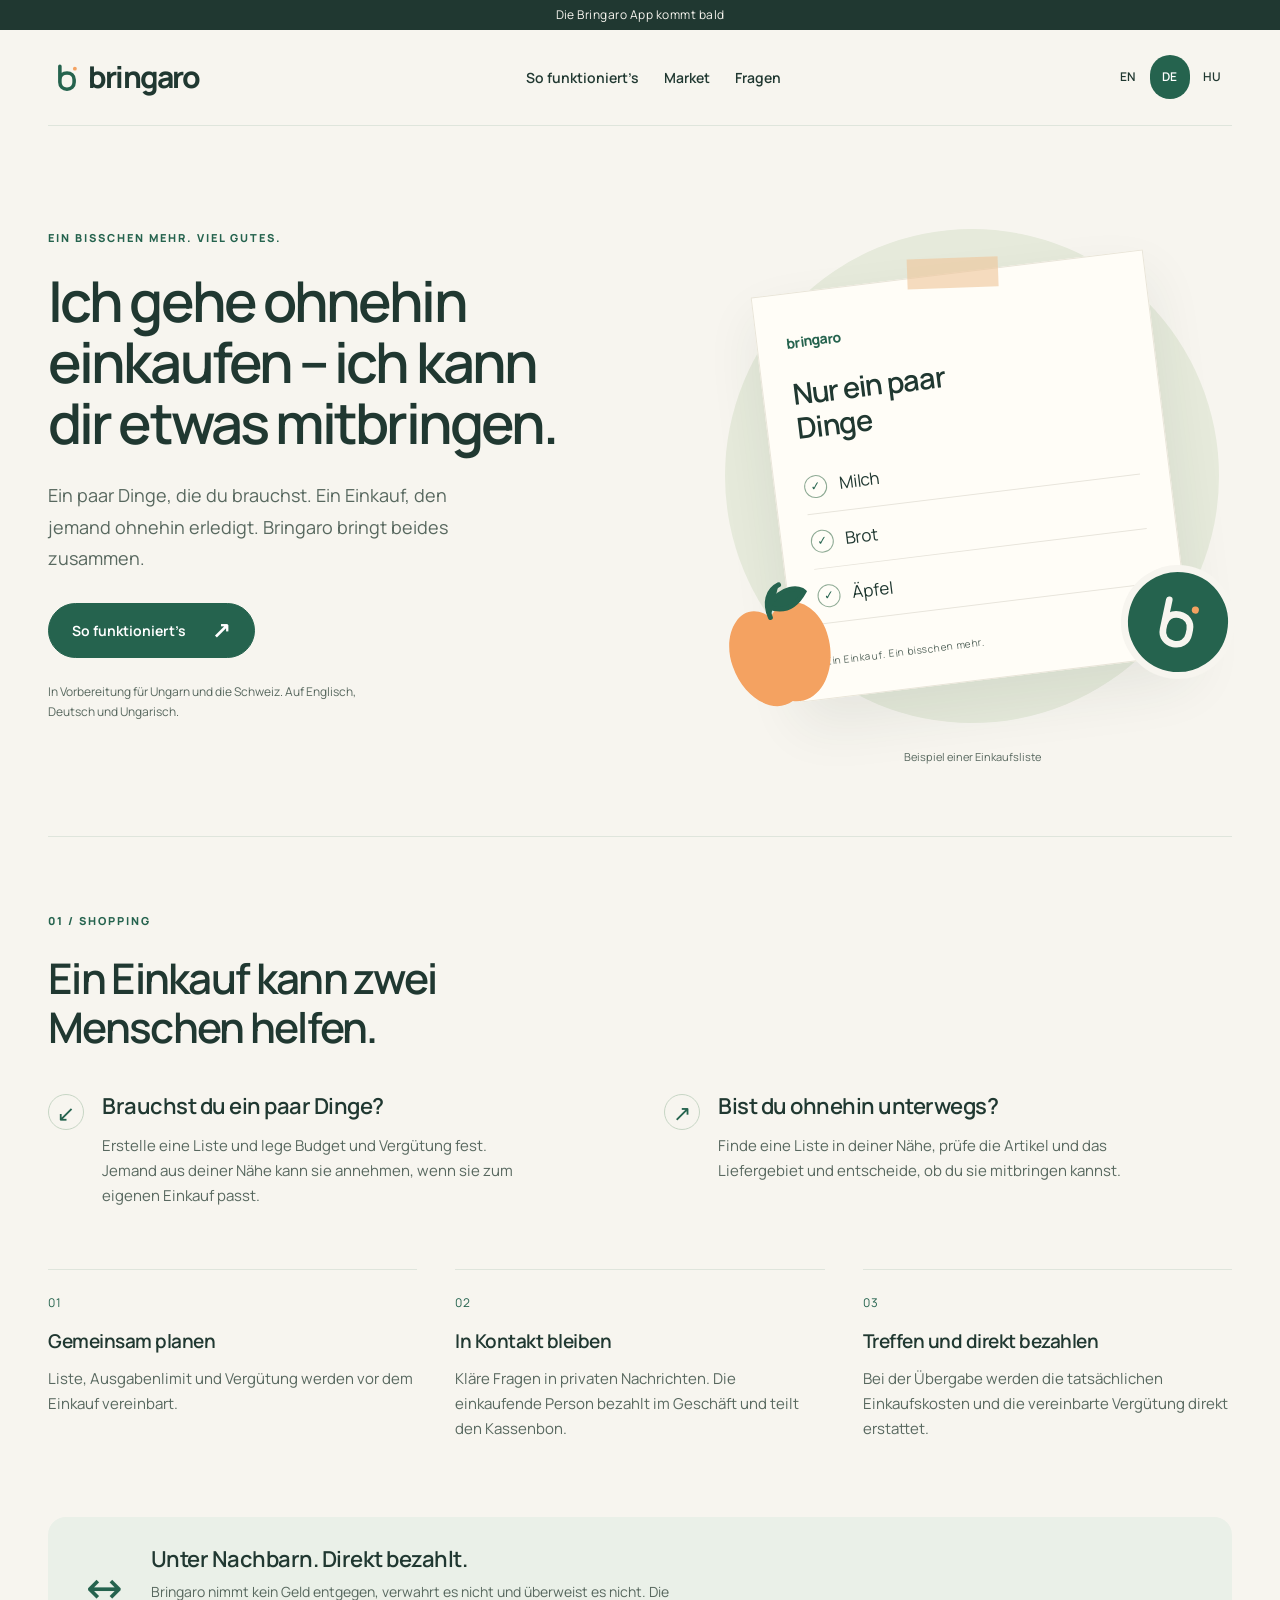
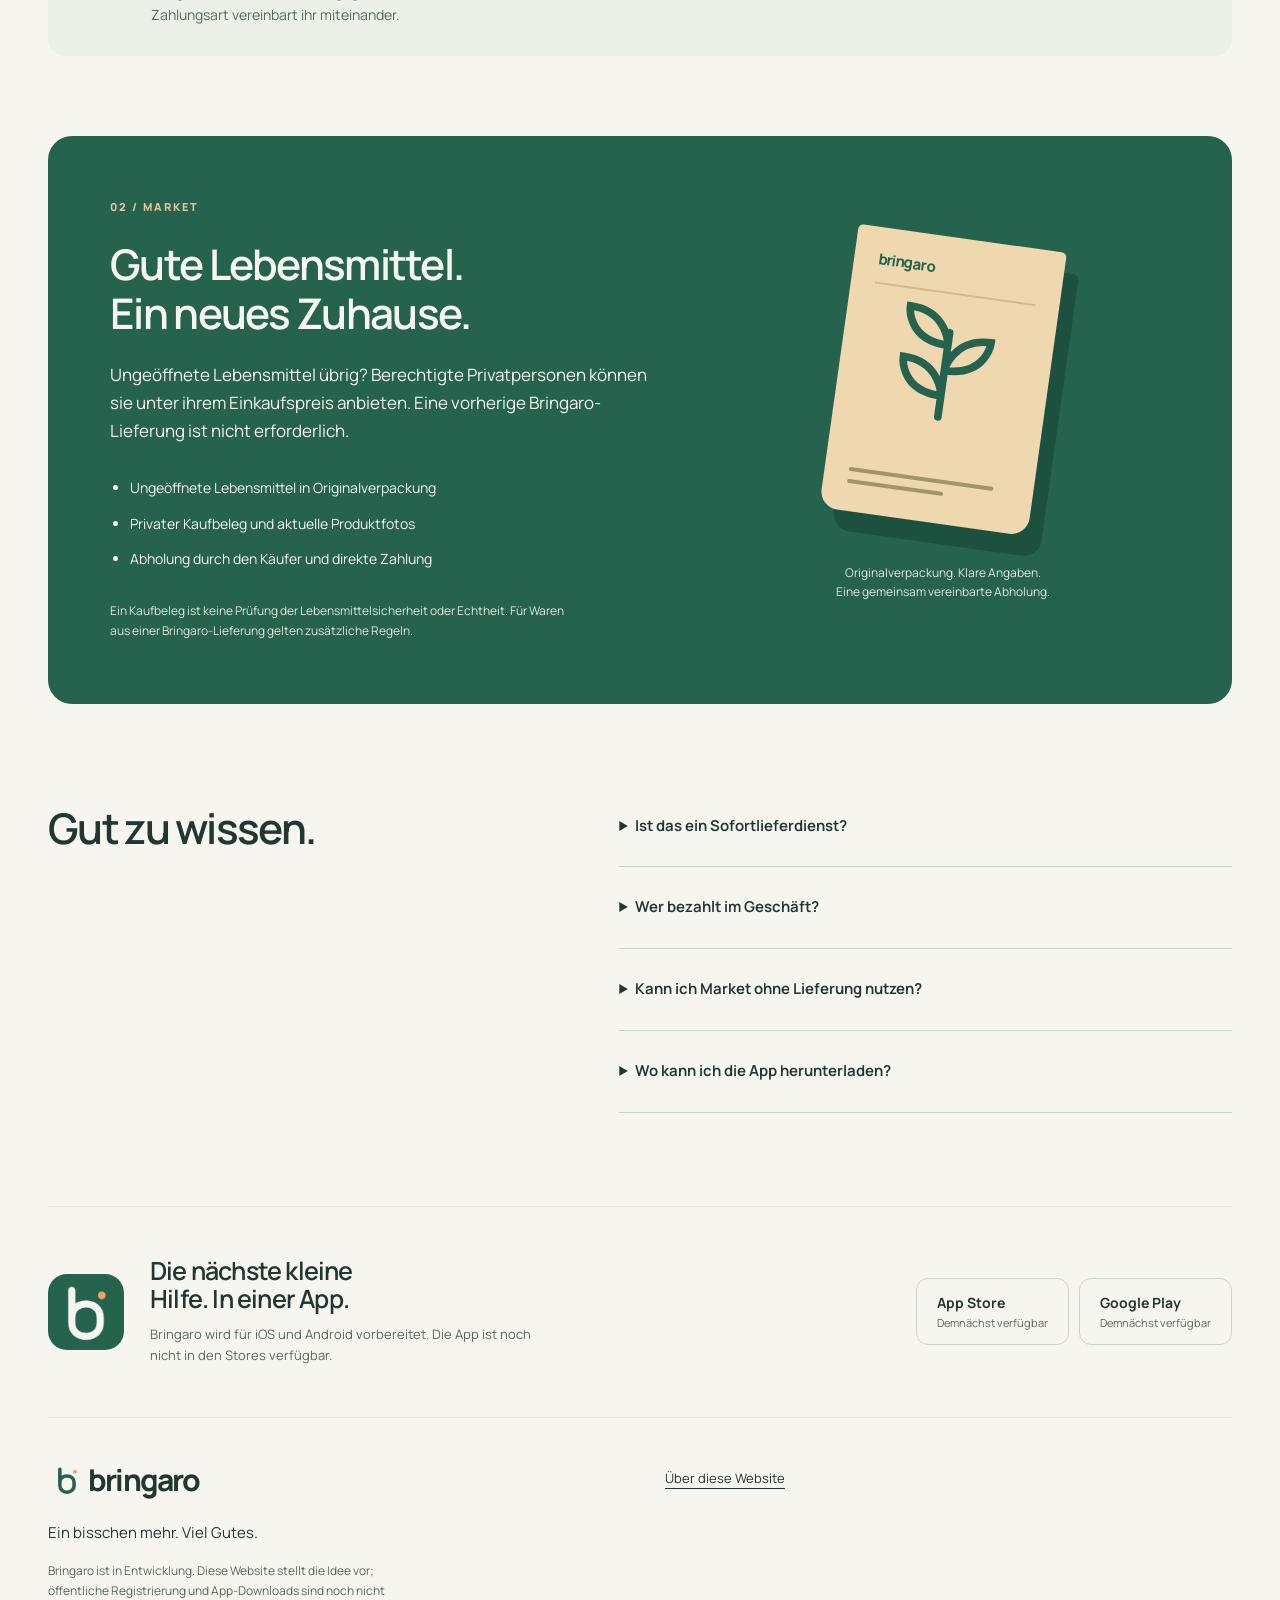
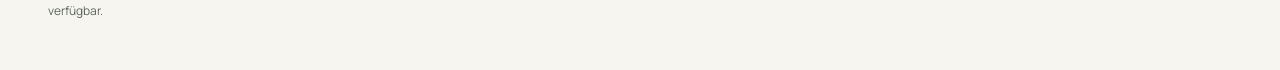
==== de/index.html @ 4d352f4d "Publish Bringaro coming-soon website" ====
<!doctype html>
<html lang="de"><head><meta charset="utf-8"><meta name="viewport" content="width=device-width,initial-scale=1">
<title>Bringaro</title><meta name="description" content="Ein paar Dinge, die du brauchst. Ein Einkauf, den jemand ohnehin erledigt. Bringaro bringt beides zusammen.">
<link rel="canonical" href="https://bringaro.com/de/"><link rel="alternate" hreflang="en" href="https://bringaro.com/"><link rel="alternate" hreflang="de" href="https://bringaro.com/de/"><link rel="alternate" hreflang="hu" href="https://bringaro.com/hu/"><link rel="alternate" hreflang="x-default" href="https://bringaro.com/"><meta property="og:type" content="website"><meta property="og:site_name" content="Bringaro"><meta property="og:title" content="Ich gehe ohnehin einkaufen – ich kann dir etwas mitbringen."><meta property="og:description" content="Ein paar Dinge, die du brauchst. Ein Einkauf, den jemand ohnehin erledigt. Bringaro bringt beides zusammen."><meta property="og:url" content="https://bringaro.com/de/"><meta property="og:image" content="https://bringaro.com/assets/apple-touch-icon.png"><meta name="twitter:card" content="summary">
<meta http-equiv="Content-Security-Policy" content="default-src 'none'; img-src 'self'; style-src 'self'; font-src 'self'; base-uri 'none'; form-action 'none'">
<link rel="icon" href="/assets/favicon.ico"><link rel="apple-touch-icon" href="/assets/apple-touch-icon.png">
<link rel="stylesheet" href="/assets/style.css"></head><body><div class="preview launch-banner">Die Bringaro App kommt bald</div><a class="skip" href="#main">Zum Inhalt springen</a>
<header><a class="brand" href="/de/" aria-label="Bringaro Startseite"><img src="/assets/mark-light.svg" alt="" width="38" height="38"><span>bringaro</span></a><nav aria-label="So funktioniert’s"><a href="/de/#shopping">So funktioniert’s</a><a href="/de/#market">Market</a><a href="/de/#questions">Fragen</a></nav><nav class="languages" aria-label="Language / Sprache / Nyelv"><a href="/" lang="en" hreflang="en" aria-label="English">EN</a><a href="/de/" lang="de" hreflang="de" aria-label="Deutsch" aria-current="true">DE</a><a href="/hu/" lang="hu" hreflang="hu" aria-label="Magyar">HU</a></nav></header>
<main id="main" tabindex="-1"><section class="hero">
<div class="hero-copy"><p class="eyebrow">EIN BISSCHEN MEHR. VIEL GUTES.</p><h1>Ich gehe ohnehin einkaufen – ich kann dir etwas mitbringen.</h1><p class="lead">Ein paar Dinge, die du brauchst. Ein Einkauf, den jemand ohnehin erledigt. Bringaro bringt beides zusammen.</p>
<a class="button" href="#shopping">So funktioniert’s<span aria-hidden="true">↗</span></a><p class="availability">In Vorbereitung für Ungarn und die Schweiz. Auf Englisch, Deutsch und Ungarisch.</p></div>
<figure class="illustration"><div class="orbit" aria-hidden="true"></div><div class="paper" aria-hidden="true"><span class="paper-brand">bringaro</span><h2>Nur ein paar Dinge</h2><ul><li><span class="check">✓</span>Milch</li><li><span class="check">✓</span>Brot</li><li><span class="check">✓</span>Äpfel</li></ul><p>Ein Einkauf. Ein bisschen mehr.</p></div>
<svg class="fruit" aria-hidden="true" viewBox="0 0 180 180"><path d="M88 45C61 11 24 47 28 91c3 41 33 71 60 60 31 12 60-20 62-60 4-44-34-78-62-46" fill="#F4A261"/><path d="M88 45C85 26 93 12 108 9M89 32C111 10 133 19 136 25c-18 19-34 16-47 7" fill="#25634E" stroke="#25634E" stroke-width="6" stroke-linecap="round"/></svg>
<div class="brand-stamp" aria-hidden="true"><img src="/assets/mark-dark.svg" alt="" width="70" height="70"></div><figcaption>Beispiel einer Einkaufsliste</figcaption></figure></section>
<section id="shopping" class="shopping section"><p class="eyebrow">01 / SHOPPING</p><h2>Ein Einkauf kann zwei Menschen helfen.</h2><div class="two-ways"><article><span aria-hidden="true">↙</span><h3>Brauchst du ein paar Dinge?</h3><p>Erstelle eine Liste und lege Budget und Vergütung fest. Jemand aus deiner Nähe kann sie annehmen, wenn sie zum eigenen Einkauf passt.</p></article><article><span aria-hidden="true">↗</span><h3>Bist du ohnehin unterwegs?</h3><p>Finde eine Liste in deiner Nähe, prüfe die Artikel und das Liefergebiet und entscheide, ob du sie mitbringen kannst.</p></article></div><ol class="steps"><li><span class="step-number">01</span><h3>Gemeinsam planen</h3><p>Liste, Ausgabenlimit und Vergütung werden vor dem Einkauf vereinbart.</p></li><li><span class="step-number">02</span><h3>In Kontakt bleiben</h3><p>Kläre Fragen in privaten Nachrichten. Die einkaufende Person bezahlt im Geschäft und teilt den Kassenbon.</p></li><li><span class="step-number">03</span><h3>Treffen und direkt bezahlen</h3><p>Bei der Übergabe werden die tatsächlichen Einkaufskosten und die vereinbarte Vergütung direkt erstattet.</p></li></ol></section>
<aside class="payment"><span class="payment-symbol" aria-hidden="true">↔</span><div><h2>Unter Nachbarn. Direkt bezahlt.</h2><p>Bringaro nimmt kein Geld entgegen, verwahrt es nicht und überweist es nicht. Die Zahlungsart vereinbart ihr miteinander.</p></div></aside>
<section id="market" class="market section"><div><p class="eyebrow">02 / MARKET</p><h2>Gute Lebensmittel. Ein neues Zuhause.</h2><p class="market-intro">Ungeöffnete Lebensmittel übrig? Berechtigte Privatpersonen können sie unter ihrem Einkaufspreis anbieten. Eine vorherige Bringaro-Lieferung ist nicht erforderlich.</p><ul><li>Ungeöffnete Lebensmittel in Originalverpackung</li><li>Privater Kaufbeleg und aktuelle Produktfotos</li><li>Abholung durch den Käufer und direkte Zahlung</li></ul><p class="market-note">Ein Kaufbeleg ist keine Prüfung der Lebensmittelsicherheit oder Echtheit. Für Waren aus einer Bringaro-Lieferung gelten zusätzliche Regeln.</p></div><div class="market-art" aria-hidden="true"><div class="package"><span>bringaro</span><svg viewBox="0 0 160 200"><path d="M80 145V45M80 60C30 60 30 20 30 20c45 0 50 40 50 40M80 90c50 0 50-40 50-40-45 0-50 40-50 40M80 120c-50 0-50-40-50-40 45 0 50 40 50 40" fill="none" stroke="#25634E" stroke-width="9" stroke-linecap="round"/></svg><div class="package-rule"></div><div class="package-rule short"></div></div><p>Originalverpackung. Klare Angaben. Eine gemeinsam vereinbarte Abholung.</p></div></section>
<section id="questions" class="questions section"><h2>Gut zu wissen.</h2><div><details><summary>Ist das ein Sofortlieferdienst?</summary><p>Bringaro verbindet Einkäufe, die ohnehin geplant sind. Eine Vermittlung oder Lieferzeit wird nicht garantiert.</p></details><details><summary>Wer bezahlt im Geschäft?</summary><p>Die einkaufende Person bezahlt zuerst. Bei der Übergabe werden die tatsächlichen Kosten und die vereinbarte Vergütung direkt erstattet. Bringaro wickelt die Zahlung nicht ab.</p></details><details><summary>Kann ich Market ohne Lieferung nutzen?</summary><p>Ja. Market ist für berechtigte Privatpersonen mit bestätigter E-Mail-Adresse ohne aktive Sperre gedacht. Kaufbeleg, aktuelle Fotos und ein Preis unter den Einkaufskosten sind erforderlich.</p></details><details><summary>Wo kann ich die App herunterladen?</summary><p>Die App ist noch nicht zum Download verfügbar. Sobald sie bereit ist, findest du hier die offiziellen Links zum App Store und zu Google Play.</p></details></div></section>
<section class="download section"><img src="/assets/icon-192.png" alt="" width="76" height="76"><div><h2>Die nächste kleine Hilfe. In einer App.</h2><p>Bringaro wird für iOS und Android vorbereitet. Die App ist noch nicht in den Stores verfügbar.</p></div><div class="stores"><div class="store unavailable"><strong>App Store</strong><span>Demnächst verfügbar</span></div><div class="store unavailable"><strong>Google Play</strong><span>Demnächst verfügbar</span></div></div></section></main><footer><div><a class="brand" href="/de/"><img src="/assets/mark-light.svg" alt="" width="38" height="38"><span>bringaro</span></a><p>Ein bisschen mehr. Viel Gutes.</p><small>Bringaro ist in Entwicklung. Diese Website stellt die Idee vor; öffentliche Registrierung und App-Downloads sind noch nicht verfügbar.</small></div><nav aria-label="Über diese Website"><a href="/de/website/">Über diese Website</a></nav></footer></body></html>
---- assets/style.css ----
@font-face{font-family:Manrope;src:url("Manrope.ttf") format("truetype");font-weight:200 800;font-display:swap}
:root{--forest:#25634e;--cream:#f7f5ef;--apricot:#f4a261;--ink:#203831;--muted:#58685f;--line:#dfe5dc}
*{box-sizing:border-box;min-width:0}
html{scroll-behavior:smooth;scroll-padding-top:2rem}
body{margin:0;background:var(--cream);color:var(--ink);font:16px/1.65 Manrope,system-ui,sans-serif;overflow-wrap:anywhere}
a{color:inherit;text-underline-offset:5px}
button,a,summary{-webkit-tap-highlight-color:transparent}
a:focus-visible,summary:focus-visible{outline:3px solid var(--forest);outline-offset:5px;border-radius:4px}
h1,h2,h3,p,figure{margin:0}
h1,h2,h3{line-height:1.15;font-weight:600}
p{max-width:65ch}
header,main,footer{width:min(1280px,calc(100% - 96px));margin-inline:auto}
.preview{background:var(--ink);color:var(--cream);text-align:center;padding:5px 20px;font-size:12px;letter-spacing:.04em}
.skip{position:absolute;top:-100px;left:24px;z-index:10;background:white;padding:12px 20px}
.skip:focus{top:12px}
header{display:flex;gap:28px;align-items:center;justify-content:space-between;padding-block:24px;border-bottom:1px solid var(--line)}
.brand{display:inline-flex;gap:2px;align-items:center;text-decoration:none;font-size:30px;letter-spacing:-1.8px;font-weight:750;line-height:1;min-height:44px}
.brand img{display:block}
header nav{display:flex;align-items:center;gap:25px;flex-wrap:wrap}
header nav a{padding:12px 0;text-decoration:none;font-size:14px;font-weight:600;flex-shrink:0;overflow-wrap:normal;max-width:100%}
header nav a:hover{text-decoration:underline}
header .languages{gap:2px}
.languages a{font-size:12px;padding:12px 10px;min-width:40px;text-align:center}
.languages [aria-current]{background:var(--forest);color:white;border-radius:30px}
.hero{display:grid;grid-template-columns:1.2fr 1fr;gap:40px;align-items:center;min-height:710px;padding-block:70px 80px}
.eyebrow{font-size:11px;letter-spacing:2px;font-weight:800;color:var(--forest);margin-bottom:24px}
h1{font-size:clamp(40px,4.4vw,65px);letter-spacing:-2.9px;line-height:1.08;text-wrap:balance}
.lead{font-size:18px;line-height:1.75;color:var(--muted)}
.hero .lead{margin-block:27px 28px;max-width:445px}
.button{display:inline-flex;align-items:center;justify-content:space-between;gap:26px;background:var(--forest);color:white;border:1px solid var(--forest);padding:15px 23px;border-radius:100px;text-decoration:none;font-weight:650;font-size:14px;min-height:52px}
.button:hover{background:var(--ink)}
.button span{font-size:23px;line-height:1}
.availability{font-size:12px;color:var(--muted);max-width:350px;margin-top:24px;line-height:1.7}
.illustration{position:relative;min-height:510px;display:grid;place-items:center;isolation:isolate}
.orbit{width:95%;aspect-ratio:1;border-radius:50%;background:#e6eadb;position:absolute;z-index:-1}
.paper{position:relative;width:76%;padding:35px 29px 28px;background:#fffdf7;box-shadow:0 25px 55px #20383115;transform:rotate(-7deg);border:1px solid #e9e5d9}
.paper:before{content:"";display:block;width:91px;height:30px;background:#efc79b9e;position:absolute;top:-16px;left:40%;transform:rotate(5deg)}
.paper-brand{font-size:14px;font-weight:750;letter-spacing:-.7px;color:var(--forest)}
.paper h2{font-size:29px;letter-spacing:-1.2px;margin:23px 0 16px;max-width:200px}
.paper ul{list-style:none;padding:0;margin:0}
.paper li{display:flex;align-items:center;gap:12px;border-bottom:1px solid #e8e5dc;padding:13px 0;font-size:17px}
.check{display:grid;place-items:center;border:1px solid #8eaa94;color:var(--forest);border-radius:50%;width:23px;height:23px;font-size:12px}
.paper p{font-size:10px;letter-spacing:.06em;margin-top:29px;color:var(--muted)}
.fruit{position:absolute;width:147px;bottom:5px;left:-4px;transform:rotate(-15deg)}
.brand-stamp{position:absolute;bottom:52px;right:-3px;background:var(--forest);border-radius:50%;padding:15px;transform:rotate(12deg);border:7px solid var(--cream)}
.brand-stamp img{display:block}
figcaption{position:absolute;bottom:-35px;text-align:center;width:100%;font-size:11px;color:var(--muted)}
.section{padding-block:75px}
.section h2{font-size:clamp(30px,3.3vw,44px);letter-spacing:-1.7px;text-wrap:balance;max-width:650px}
.shopping{border-top:1px solid var(--line)}
.two-ways{display:grid;grid-template-columns:1fr 1fr;gap:48px;margin-top:43px}
.two-ways article{position:relative;padding-left:54px}
.two-ways article>span{position:absolute;left:0;top:0;border:1px solid #c7d6c5;border-radius:50%;width:36px;height:36px;text-align:center;font-size:22px;color:var(--forest)}
h3{font-size:22px;letter-spacing:-.5px}
.two-ways p,.steps p{font-size:15px;color:var(--muted);margin-top:15px;max-width:46ch}
.steps{display:grid;grid-template-columns:repeat(3,1fr);gap:38px;list-style:none;padding:0;margin:60px 0 0}
.steps li{border-top:1px solid var(--line);padding-top:23px}
.step-number{font-size:12px;letter-spacing:1px;color:var(--forest);display:block;margin-bottom:18px}
.steps h3{font-size:19px}
.payment{display:flex;gap:28px;align-items:center;background:#eaf0e8;padding:30px 38px;border-radius:18px;margin-bottom:80px}
.payment-symbol{font-size:44px;color:var(--forest)}
.payment h2{font-size:22px;letter-spacing:-.5px}
.payment p{font-size:14px;margin-top:8px;color:var(--muted)}
.market{display:grid;grid-template-columns:1.2fr 1fr;gap:60px;background:var(--forest);color:var(--cream);padding:62px;border-radius:24px}
.market .eyebrow{color:#e9c49d}
.market-intro{font-size:17px;margin-top:24px}
.market ul{padding-left:20px;font-size:14px;margin:25px 0}
.market li{padding:6px 0}
.market-note{font-size:12px;color:#e1e8df;line-height:1.7}
.market-art{display:flex;flex-direction:column;align-items:center;justify-content:center;gap:24px}
.package{background:#efd8af;width:210px;padding:20px 24px;color:var(--forest);border-radius:5px 5px 18px 18px;transform:rotate(8deg);box-shadow:15px 20px 0 #1c503f}
.package>span{display:block;font-size:15px;font-weight:750;letter-spacing:-.5px;border-bottom:2px solid #d5b890;padding-bottom:10px}
.package svg{width:100%;height:170px}
.package-rule{height:4px;background:#9e956b;margin:8px 0;border-radius:2px;width:90%}
.package-rule.short{width:60%}
.market-art p{font-size:12px;text-align:center;max-width:220px;margin-top:15px;color:#e1e8df}
.questions{display:grid;grid-template-columns:.9fr 1.1fr;gap:70px;padding-top:100px}
.questions h2{max-width:370px}
details{border-bottom:1px solid #cbd4c8;padding:0 0 18px;margin-bottom:18px}
summary{cursor:pointer;font-weight:650;min-height:44px;padding:10px 25px 10px 0;font-size:15px}
details p{font-size:14px;color:var(--muted);padding:2px 0 12px;line-height:1.8}
.download{display:flex;align-items:center;gap:26px;border-top:1px solid var(--line);padding-block:50px}
.download>img{border-radius:19px;flex-shrink:0}
.download h2{font-size:25px;max-width:400px;letter-spacing:-.8px}
.download p{font-size:13px;color:var(--muted);margin-top:10px;max-width:400px}
.stores{display:flex;gap:10px;margin-left:auto;flex-wrap:wrap}
.store{border:1px solid #cbd4c8;padding:12px 20px;border-radius:12px;min-width:145px;font-size:14px;display:flex;flex-direction:column;text-decoration:none;min-height:65px}
.store span{font-size:11px;color:var(--muted)}
a.store:hover{border-color:var(--forest)}
footer{border-top:1px solid var(--line);padding-block:40px 50px;display:grid;grid-template-columns:1fr 1fr;gap:50px}
footer p{font-size:15px;margin:15px 0}
footer small{font-size:12px;color:var(--muted);display:block;max-width:350px}
footer nav{display:grid;grid-template-columns:1fr 1fr;align-content:start;gap:2px 25px}
footer nav a{font-size:13px;padding:10px 0;min-height:44px}
.reading{max-width:780px;margin:auto;padding:72px 0 95px;min-height:60vh}
.reading h1{font-size:clamp(34px,5vw,54px);margin-bottom:28px;letter-spacing:-2px}
.reading h2{font-size:24px;margin-bottom:15px;letter-spacing:-.6px}
.reading p{margin:18px 0}
.reading section{margin-top:40px}
.back{display:inline-block;margin-bottom:35px;font-size:14px;padding:8px 0}
.notice{border:1px solid #cbd4c8;background:#eaf0e8;border-radius:18px;padding:30px;margin-top:32px}
.notice h2{font-size:21px}
.notice p{font-size:15px;margin:0}
.document-list{list-style:none;padding:0;margin-top:45px;border-top:1px solid var(--line)}
.document-list li{border-bottom:1px solid var(--line)}
.document-list a{display:flex;align-items:center;justify-content:space-between;padding:24px 0;gap:24px;text-decoration:none;font-size:18px}
.document-list a:hover{text-decoration:underline}
.document-list small{display:block;font-size:12px;color:var(--muted);margin-top:8px}
.document-meta{font-size:13px;color:var(--muted)}
@media(min-width:1500px){.hero{gap:85px}}
@media(max-width:1000px){
header,main,footer{width:calc(100% - 56px)}header{gap:18px}header nav{gap:16px}
.hero{gap:25px;min-height:620px}.hero h1{font-size:48px}.illustration{min-height:435px}.paper{padding:27px 22px}.paper h2{font-size:25px}.fruit{width:115px}.brand-stamp{padding:8px;right:-12px;bottom:40px}
.market{padding:40px;gap:35px}.download{flex-wrap:wrap}.stores{margin-left:102px}.questions{gap:35px}
}
@media(max-width:760px){
header,main,footer{width:calc(100% - 40px)}header{flex-wrap:wrap;gap:10px;padding-block:17px}
.brand{font-size:27px}header>nav:not(.languages){order:3;width:100%;justify-content:space-between;gap:12px}header nav a{font-size:13px}
.hero{grid-template-columns:1fr;padding-block:44px 65px;gap:36px}.hero h1{font-size:44px;letter-spacing:-2px;max-width:590px}.hero .lead{font-size:16px;margin-block:22px;max-width:500px}.availability{max-width:100%}
.illustration{width:min(100%,440px);min-height:440px;margin:auto}.paper{width:73%;padding:30px}.paper h2{font-size:27px}.fruit{width:125px;left:0;bottom:3px}.brand-stamp{right:0;bottom:27px}
.section{padding-block:50px}.section h2{font-size:33px}.two-ways{grid-template-columns:1fr;gap:35px;margin-top:32px}.steps{grid-template-columns:1fr;gap:26px;margin-top:38px}.steps li{display:grid;grid-template-columns:32px 1fr;column-gap:10px;align-items:start}.step-number{grid-row:1/3;margin-top:3px}.steps p{grid-column:2;max-width:none;margin-top:10px}
.payment{padding:26px 24px;gap:18px;align-items:flex-start;margin-bottom:45px}.payment-symbol{font-size:30px;line-height:1.1}.payment h2{font-size:20px}.payment p{font-size:13px}
.market{grid-template-columns:1fr;padding:34px 27px;gap:36px}.market-intro{font-size:16px}.market-art{padding:10px 0 0}.package{width:165px}.package svg{height:120px}.market-art p{max-width:270px}
.questions{grid-template-columns:1fr;gap:28px;padding-top:60px}.questions h2{max-width:100%}
.download{gap:20px}.download>img{width:60px;height:60px;border-radius:15px}.download>div:not(.stores){flex:1;min-width:190px}.download h2{font-size:23px}.stores{margin:0;width:100%}.store{flex:1;padding:12px 16px;min-width:125px}
footer{grid-template-columns:1fr;gap:25px;padding-top:30px}footer nav{gap:0 20px}
.reading{padding-block:45px 65px}.reading h1{font-size:37px;letter-spacing:-1.6px;overflow-wrap:anywhere}.notice{padding:24px}.document-list a{font-size:16px}
}
@media(prefers-reduced-motion:reduce){html{scroll-behavior:auto}}
@media(forced-colors:active){.button,.notice,.store,.paper{border:1px solid CanvasText}.orbit,.fruit,.market-art{display:none}}
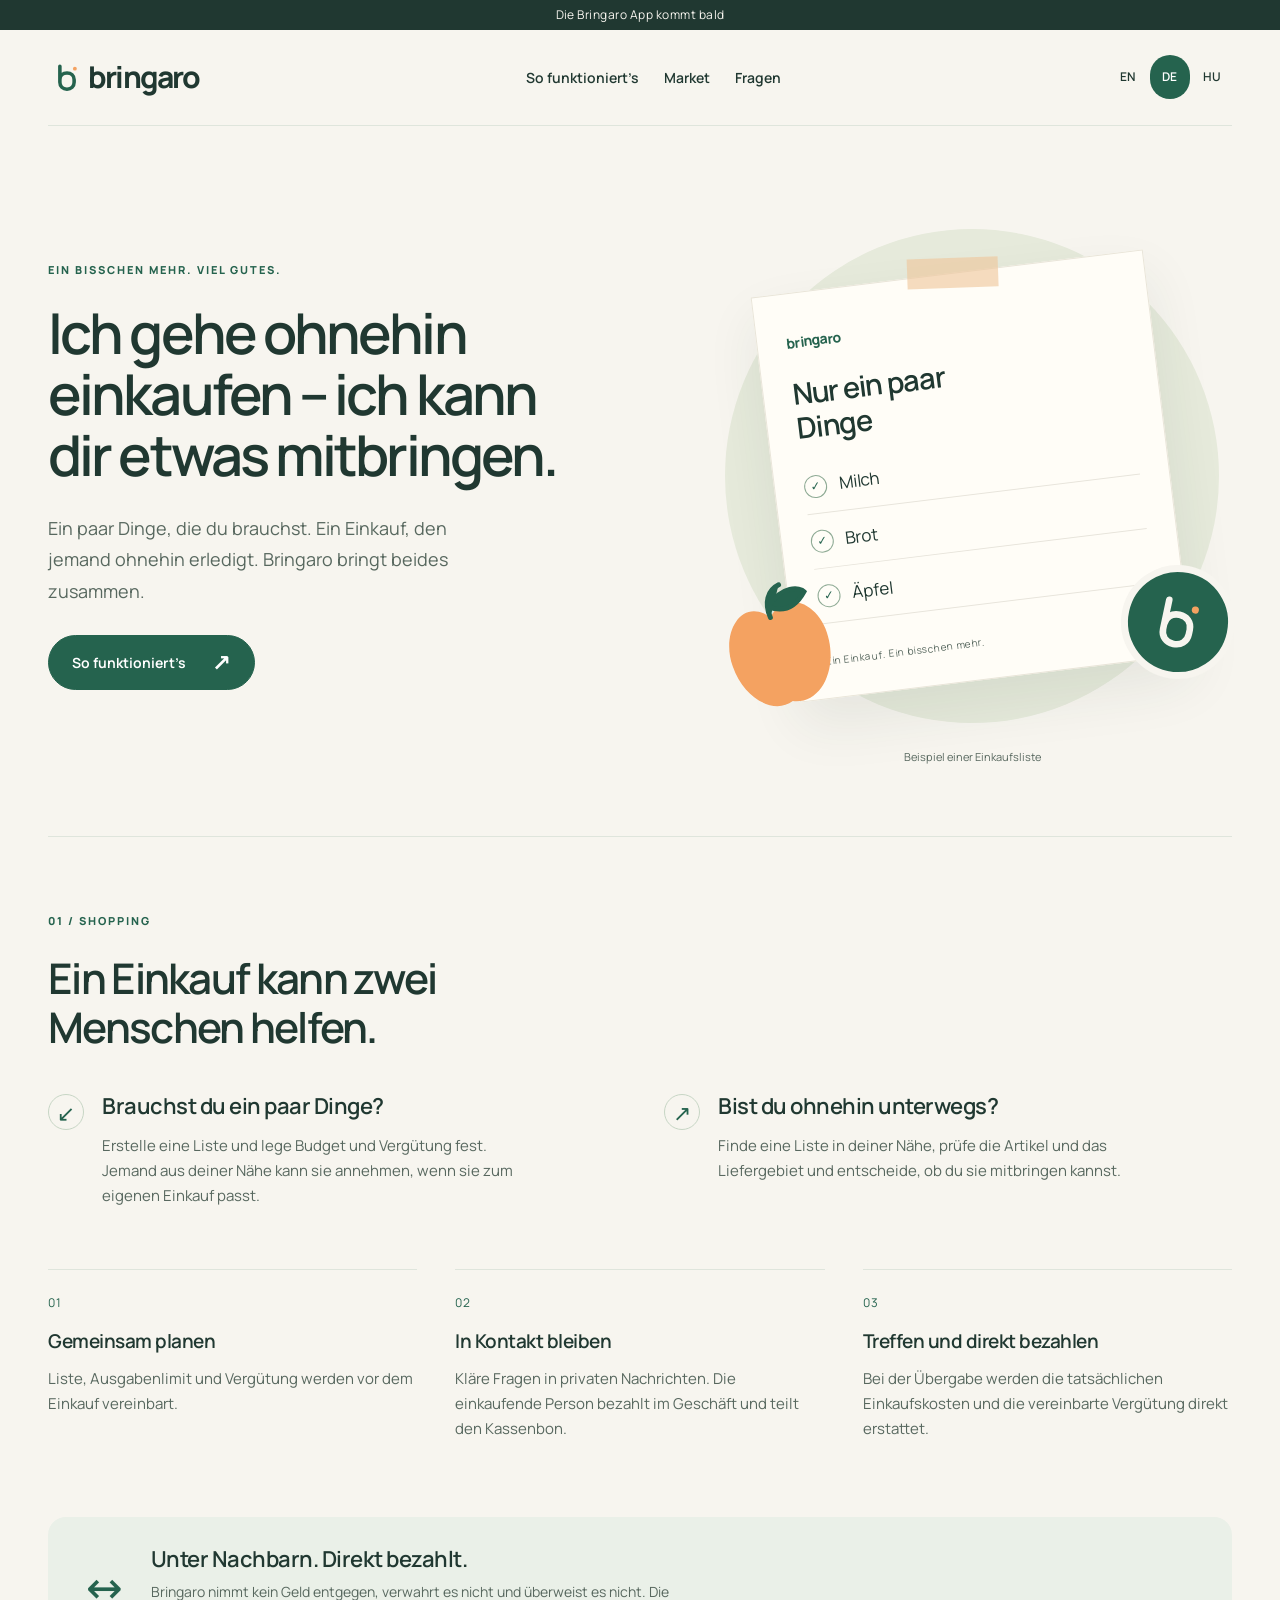
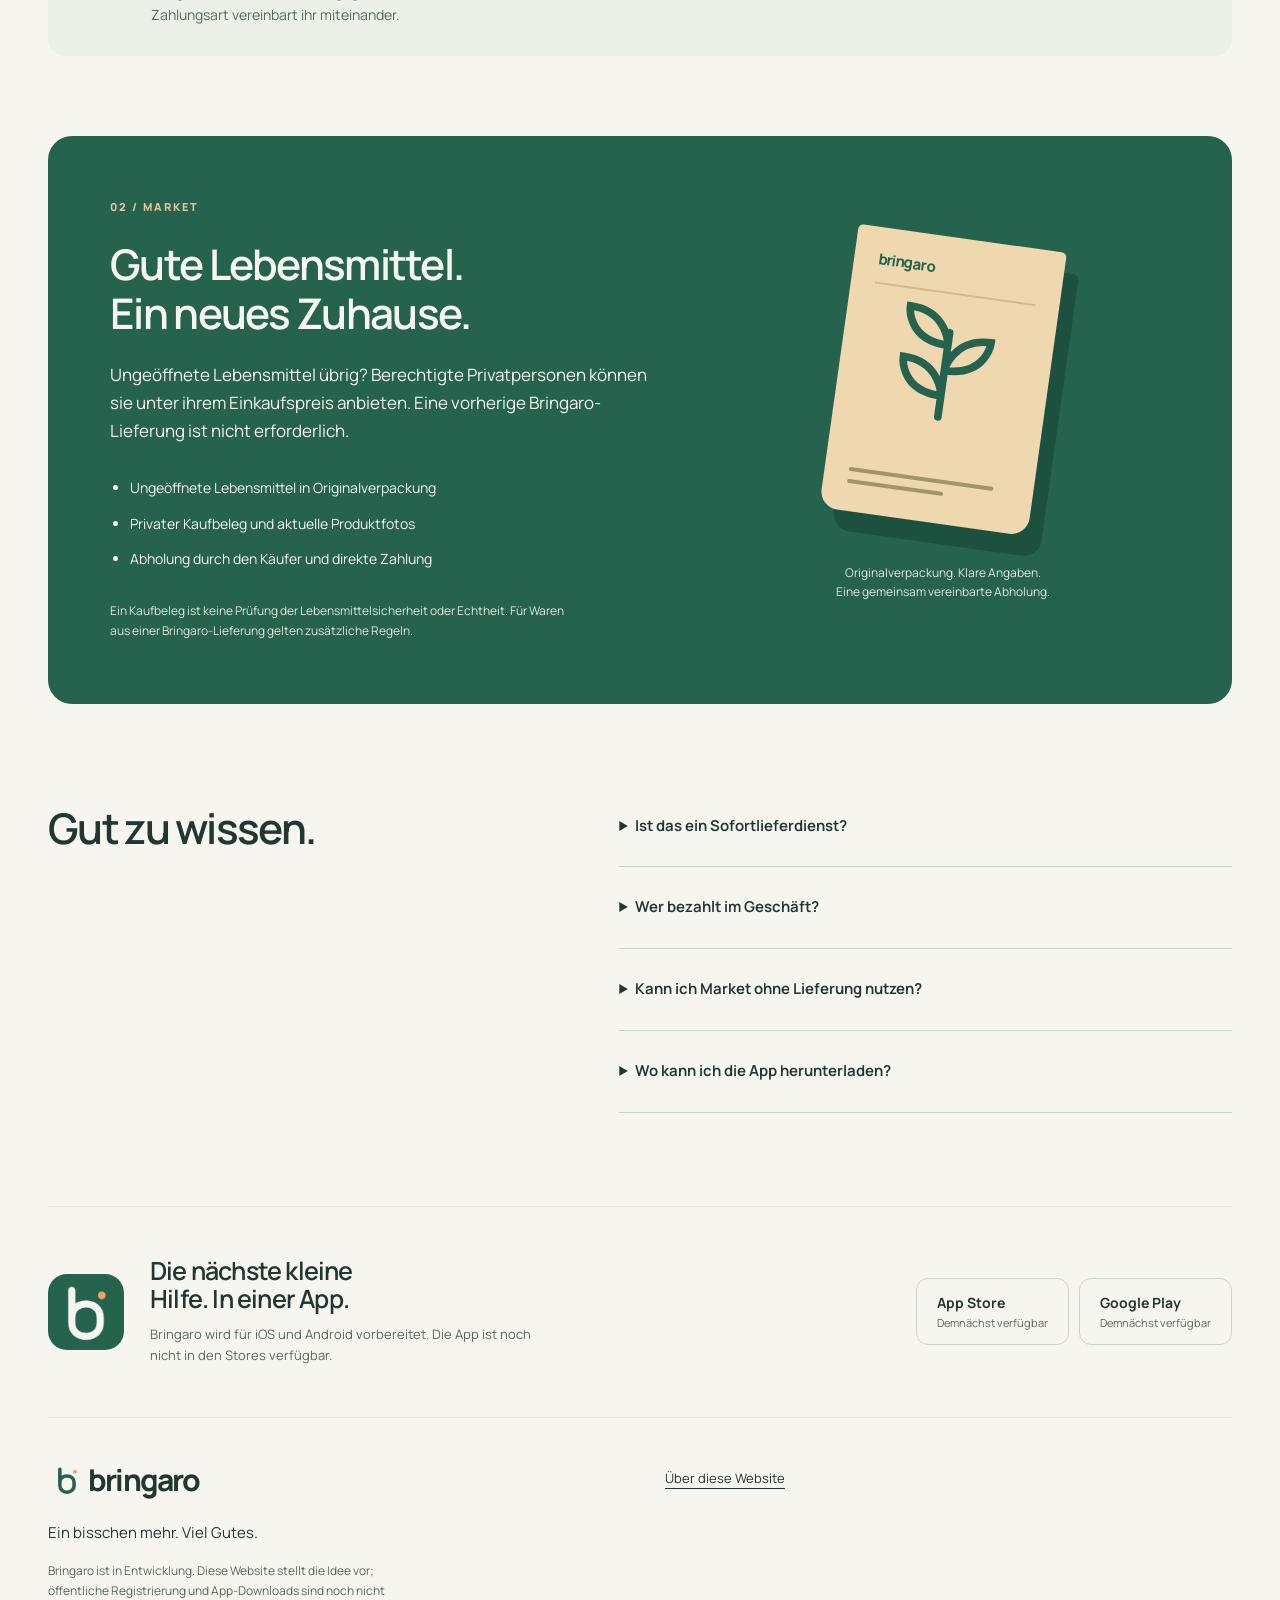
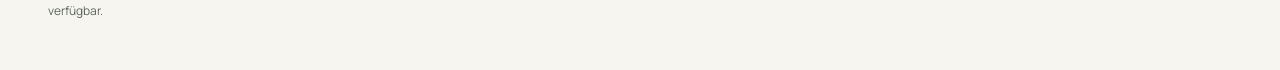
==== commit 89de189c: "Remove country and language sentence from homepages" ====
--- a/de/index.html
+++ b/de/index.html
@@ -8,7 +8,7 @@
 <header><a class="brand" href="/de/" aria-label="Bringaro Startseite"><img src="/assets/mark-light.svg" alt="" width="38" height="38"><span>bringaro</span></a><nav aria-label="So funktioniert’s"><a href="/de/#shopping">So funktioniert’s</a><a href="/de/#market">Market</a><a href="/de/#questions">Fragen</a></nav><nav class="languages" aria-label="Language / Sprache / Nyelv"><a href="/" lang="en" hreflang="en" aria-label="English">EN</a><a href="/de/" lang="de" hreflang="de" aria-label="Deutsch" aria-current="true">DE</a><a href="/hu/" lang="hu" hreflang="hu" aria-label="Magyar">HU</a></nav></header>
 <main id="main" tabindex="-1"><section class="hero">
 <div class="hero-copy"><p class="eyebrow">EIN BISSCHEN MEHR. VIEL GUTES.</p><h1>Ich gehe ohnehin einkaufen – ich kann dir etwas mitbringen.</h1><p class="lead">Ein paar Dinge, die du brauchst. Ein Einkauf, den jemand ohnehin erledigt. Bringaro bringt beides zusammen.</p>
-<a class="button" href="#shopping">So funktioniert’s<span aria-hidden="true">↗</span></a><p class="availability">In Vorbereitung für Ungarn und die Schweiz. Auf Englisch, Deutsch und Ungarisch.</p></div>
+<a class="button" href="#shopping">So funktioniert’s<span aria-hidden="true">↗</span></a></div>
 <figure class="illustration"><div class="orbit" aria-hidden="true"></div><div class="paper" aria-hidden="true"><span class="paper-brand">bringaro</span><h2>Nur ein paar Dinge</h2><ul><li><span class="check">✓</span>Milch</li><li><span class="check">✓</span>Brot</li><li><span class="check">✓</span>Äpfel</li></ul><p>Ein Einkauf. Ein bisschen mehr.</p></div>
 <svg class="fruit" aria-hidden="true" viewBox="0 0 180 180"><path d="M88 45C61 11 24 47 28 91c3 41 33 71 60 60 31 12 60-20 62-60 4-44-34-78-62-46" fill="#F4A261"/><path d="M88 45C85 26 93 12 108 9M89 32C111 10 133 19 136 25c-18 19-34 16-47 7" fill="#25634E" stroke="#25634E" stroke-width="6" stroke-linecap="round"/></svg>
 <div class="brand-stamp" aria-hidden="true"><img src="/assets/mark-dark.svg" alt="" width="70" height="70"></div><figcaption>Beispiel einer Einkaufsliste</figcaption></figure></section>
--- a/assets/style.css
+++ b/assets/style.css
@@ -30,7 +30,6 @@
 .button{display:inline-flex;align-items:center;justify-content:space-between;gap:26px;background:var(--forest);color:white;border:1px solid var(--forest);padding:15px 23px;border-radius:100px;text-decoration:none;font-weight:650;font-size:14px;min-height:52px}
 .button:hover{background:var(--ink)}
 .button span{font-size:23px;line-height:1}
-.availability{font-size:12px;color:var(--muted);max-width:350px;margin-top:24px;line-height:1.7}
 .illustration{position:relative;min-height:510px;display:grid;place-items:center;isolation:isolate}
 .orbit{width:95%;aspect-ratio:1;border-radius:50%;background:#e6eadb;position:absolute;z-index:-1}
 .paper{position:relative;width:76%;padding:35px 29px 28px;background:#fffdf7;box-shadow:0 25px 55px #20383115;transform:rotate(-7deg);border:1px solid #e9e5d9}
@@ -116,7 +115,7 @@
 @media(max-width:760px){
 header,main,footer{width:calc(100% - 40px)}header{flex-wrap:wrap;gap:10px;padding-block:17px}
 .brand{font-size:27px}header>nav:not(.languages){order:3;width:100%;justify-content:space-between;gap:12px}header nav a{font-size:13px}
-.hero{grid-template-columns:1fr;padding-block:44px 65px;gap:36px}.hero h1{font-size:44px;letter-spacing:-2px;max-width:590px}.hero .lead{font-size:16px;margin-block:22px;max-width:500px}.availability{max-width:100%}
+.hero{grid-template-columns:1fr;padding-block:44px 65px;gap:36px}.hero h1{font-size:44px;letter-spacing:-2px;max-width:590px}.hero .lead{font-size:16px;margin-block:22px;max-width:500px}
 .illustration{width:min(100%,440px);min-height:440px;margin:auto}.paper{width:73%;padding:30px}.paper h2{font-size:27px}.fruit{width:125px;left:0;bottom:3px}.brand-stamp{right:0;bottom:27px}
 .section{padding-block:50px}.section h2{font-size:33px}.two-ways{grid-template-columns:1fr;gap:35px;margin-top:32px}.steps{grid-template-columns:1fr;gap:26px;margin-top:38px}.steps li{display:grid;grid-template-columns:32px 1fr;column-gap:10px;align-items:start}.step-number{grid-row:1/3;margin-top:3px}.steps p{grid-column:2;max-width:none;margin-top:10px}
 .payment{padding:26px 24px;gap:18px;align-items:flex-start;margin-bottom:45px}.payment-symbol{font-size:30px;line-height:1.1}.payment h2{font-size:20px}.payment p{font-size:13px}
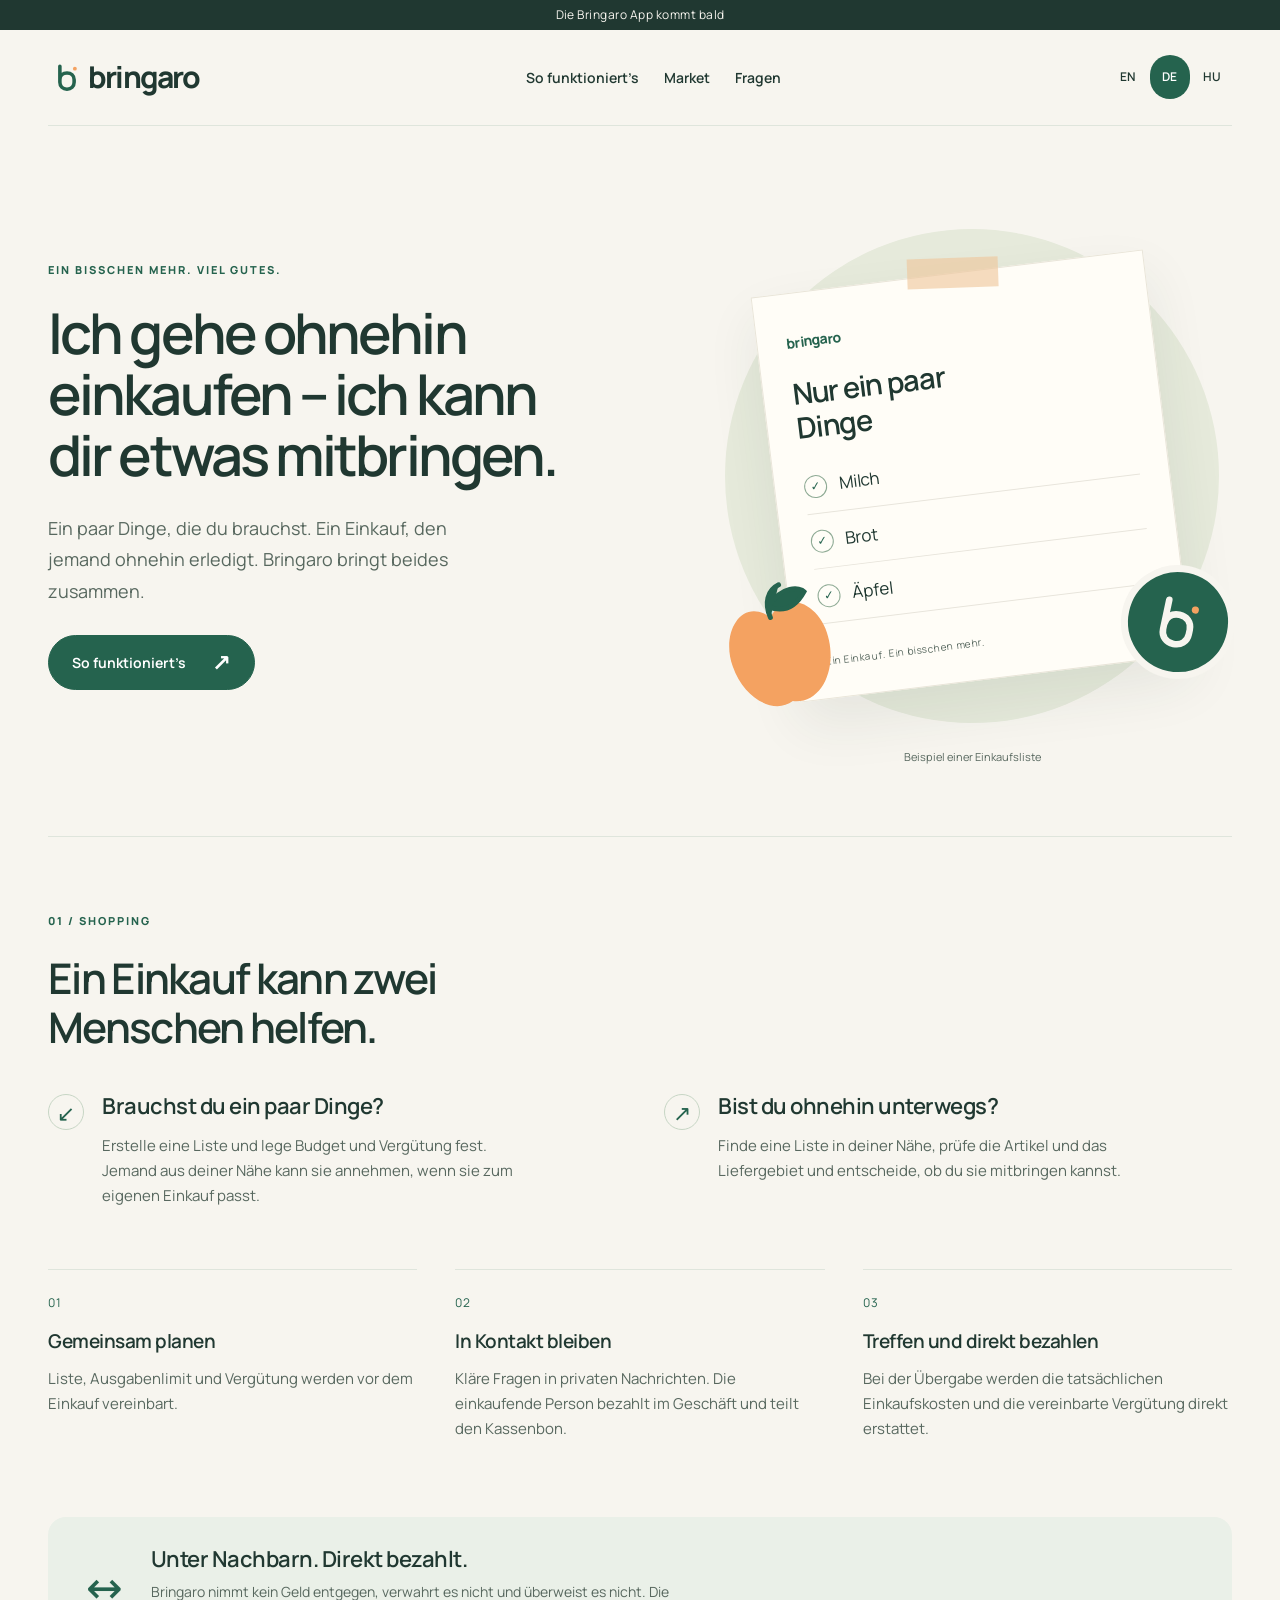
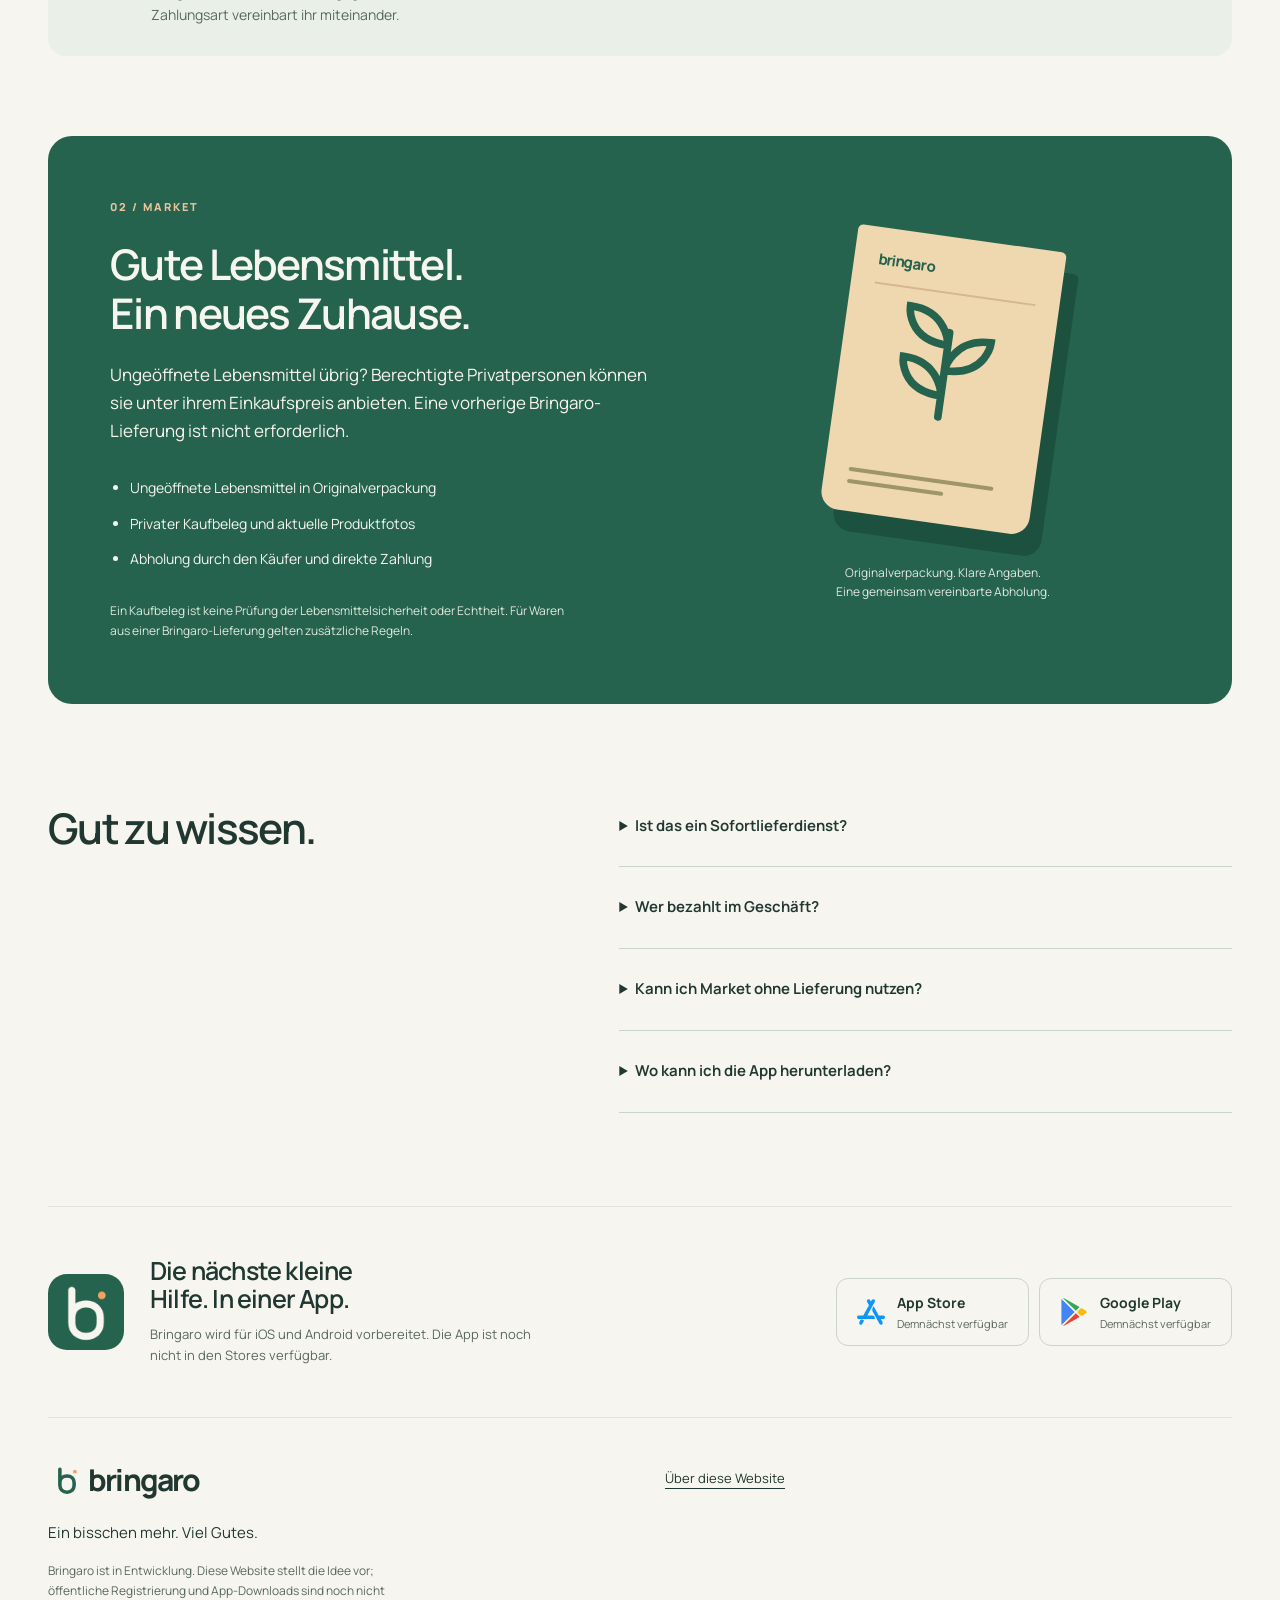
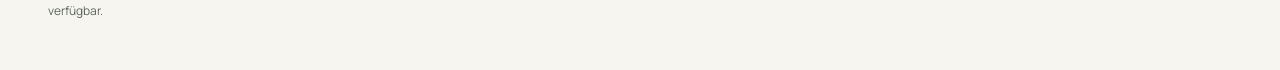
==== commit f8ad117a: "Add store icons to coming-soon cards" ====
--- a/de/index.html
+++ b/de/index.html
@@ -16,4 +16,4 @@
 <aside class="payment"><span class="payment-symbol" aria-hidden="true">↔</span><div><h2>Unter Nachbarn. Direkt bezahlt.</h2><p>Bringaro nimmt kein Geld entgegen, verwahrt es nicht und überweist es nicht. Die Zahlungsart vereinbart ihr miteinander.</p></div></aside>
 <section id="market" class="market section"><div><p class="eyebrow">02 / MARKET</p><h2>Gute Lebensmittel. Ein neues Zuhause.</h2><p class="market-intro">Ungeöffnete Lebensmittel übrig? Berechtigte Privatpersonen können sie unter ihrem Einkaufspreis anbieten. Eine vorherige Bringaro-Lieferung ist nicht erforderlich.</p><ul><li>Ungeöffnete Lebensmittel in Originalverpackung</li><li>Privater Kaufbeleg und aktuelle Produktfotos</li><li>Abholung durch den Käufer und direkte Zahlung</li></ul><p class="market-note">Ein Kaufbeleg ist keine Prüfung der Lebensmittelsicherheit oder Echtheit. Für Waren aus einer Bringaro-Lieferung gelten zusätzliche Regeln.</p></div><div class="market-art" aria-hidden="true"><div class="package"><span>bringaro</span><svg viewBox="0 0 160 200"><path d="M80 145V45M80 60C30 60 30 20 30 20c45 0 50 40 50 40M80 90c50 0 50-40 50-40-45 0-50 40-50 40M80 120c-50 0-50-40-50-40 45 0 50 40 50 40" fill="none" stroke="#25634E" stroke-width="9" stroke-linecap="round"/></svg><div class="package-rule"></div><div class="package-rule short"></div></div><p>Originalverpackung. Klare Angaben. Eine gemeinsam vereinbarte Abholung.</p></div></section>
 <section id="questions" class="questions section"><h2>Gut zu wissen.</h2><div><details><summary>Ist das ein Sofortlieferdienst?</summary><p>Bringaro verbindet Einkäufe, die ohnehin geplant sind. Eine Vermittlung oder Lieferzeit wird nicht garantiert.</p></details><details><summary>Wer bezahlt im Geschäft?</summary><p>Die einkaufende Person bezahlt zuerst. Bei der Übergabe werden die tatsächlichen Kosten und die vereinbarte Vergütung direkt erstattet. Bringaro wickelt die Zahlung nicht ab.</p></details><details><summary>Kann ich Market ohne Lieferung nutzen?</summary><p>Ja. Market ist für berechtigte Privatpersonen mit bestätigter E-Mail-Adresse ohne aktive Sperre gedacht. Kaufbeleg, aktuelle Fotos und ein Preis unter den Einkaufskosten sind erforderlich.</p></details><details><summary>Wo kann ich die App herunterladen?</summary><p>Die App ist noch nicht zum Download verfügbar. Sobald sie bereit ist, findest du hier die offiziellen Links zum App Store und zu Google Play.</p></details></div></section>
-<section class="download section"><img src="/assets/icon-192.png" alt="" width="76" height="76"><div><h2>Die nächste kleine Hilfe. In einer App.</h2><p>Bringaro wird für iOS und Android vorbereitet. Die App ist noch nicht in den Stores verfügbar.</p></div><div class="stores"><div class="store unavailable"><strong>App Store</strong><span>Demnächst verfügbar</span></div><div class="store unavailable"><strong>Google Play</strong><span>Demnächst verfügbar</span></div></div></section></main><footer><div><a class="brand" href="/de/"><img src="/assets/mark-light.svg" alt="" width="38" height="38"><span>bringaro</span></a><p>Ein bisschen mehr. Viel Gutes.</p><small>Bringaro ist in Entwicklung. Diese Website stellt die Idee vor; öffentliche Registrierung und App-Downloads sind noch nicht verfügbar.</small></div><nav aria-label="Über diese Website"><a href="/de/website/">Über diese Website</a></nav></footer></body></html>+<section class="download section"><img src="/assets/icon-192.png" alt="" width="76" height="76"><div><h2>Die nächste kleine Hilfe. In einer App.</h2><p>Bringaro wird für iOS und Android vorbereitet. Die App ist noch nicht in den Stores verfügbar.</p></div><div class="stores"><div class="store unavailable"><svg class="store-icon" width="28" height="28" viewBox="0 0 24 24" aria-hidden="true" focusable="false" xmlns="http://www.w3.org/2000/svg"><path fill="#0D96F6" d="M8.8086 14.9194l6.1107-11.0368c.0837-.1513.1682-.302.2437-.4584.0685-.142.1267-.2854.1646-.4403.0803-.3259.0588-.6656-.066-.9767-.1238-.3095-.3417-.5678-.6201-.7355a1.4175 1.4175 0 0 0-.921-.1924c-.3207.043-.6135.1935-.8443.4288-.1094.1118-.1996.2361-.2832.369-.092.1463-.175.2979-.259.4492l-.3864.6979-.3865-.6979c-.0837-.1515-.1667-.303-.2587-.4492-.0837-.1329-.1739-.2572-.2835-.369-.2305-.2353-.5233-.3857-.844-.429a1.4181 1.4181 0 0 0-.921.1926c-.2784.1677-.4964.426-.6203.7355-.1246.311-.1461.6508-.066.9767.038.155.0962.2984.1648.4403.0753.1564.1598.307.2437.4584l1.248 2.2543-4.8625 8.7825H2.0295c-.1676 0-.3351-.0007-.5026.0092-.1522.009-.3004.0284-.448.0714-.3108.0906-.5822.2798-.7783.548-.195.2665-.3006.5929-.3006.9279 0 .3352.1057.6612.3006.9277.196.2683.4675.4575.7782.548.1477.043.296.0623.4481.0715.1675.01.335.009.5026.009h13.0974c.0171-.0357.059-.1294.1-.2697.415-1.4151-.6156-2.843-2.0347-2.843zM3.113 18.5418l-.7922 1.5008c-.0818.1553-.1644.31-.2384.4705-.067.1458-.124.293-.1611.452-.0785.3346-.0576.6834.0645 1.0029.1212.3175.3346.583.607.7549.2727.172.5891.2416.9013.1975.3139-.044.6005-.1986.8263-.4402.1072-.1148.1954-.2424.2772-.3787.0902-.1503.1714-.3059.2535-.4612L6 19.4636c-.0896-.149-.9473-1.4704-2.887-.9218m20.5861-3.0056a1.4707 1.4707 0 0 0-.779-.5407c-.1476-.0425-.2961-.0616-.4483-.0705-.1678-.0099-.3352-.0091-.503-.0091H18.648l-4.3891-7.817c-.6655.7005-.9632 1.485-1.0773 2.1976-.1655 1.0333.0367 2.0934.546 3.0004l5.2741 9.3933c.084.1494.167.299.2591.4435.0837.131.1739.2537.2836.364.231.2323.5238.3809.8449.4232.3192.0424.643-.0244.9217-.1899.2784-.1653.4968-.4204.621-.7257.1246-.3072.146-.6425.0658-.9641-.0381-.1529-.0962-.2945-.165-.4346-.0753-.1543-.1598-.303-.2438-.4524l-1.216-2.1662h1.596c.1677 0 .3351.0009.5029-.009.1522-.009.3007-.028.4483-.0705a1.4707 1.4707 0 0 0 .779-.5407A1.5386 1.5386 0 0 0 24 16.452a1.539 1.539 0 0 0-.3009-.9158Z"/></svg><span class="store-copy"><strong>App Store</strong><span>Demnächst verfügbar</span></span></div><div class="store unavailable"><svg class="store-icon" width="28" height="28" viewBox="0 0 24 24" aria-hidden="true" focusable="false" xmlns="http://www.w3.org/2000/svg"><path fill="#FBBC04" d="M22.018 13.298l-3.919 2.218-3.515-3.493 3.543-3.521 3.891 2.202a1.49 1.49 0 0 1 0 2.594z"/><path fill="#4285F4" d="M1.337.924a1.486 1.486 0 0 0-.112.568v21.017c0 .217.045.419.124.6l11.155-11.087L1.337.924z"/><path fill="#34A853" d="M13.544 10.989l3.258-3.238L3.45.195a1.466 1.466 0 0 0-.946-.179l11.04 10.973z"/><path fill="#EA4335" d="M13.544 13.056l-11 10.933c.298.036.612-.016.906-.183l13.324-7.54-3.23-3.21z"/></svg><span class="store-copy"><strong>Google Play</strong><span>Demnächst verfügbar</span></span></div></div></section></main><footer><div><a class="brand" href="/de/"><img src="/assets/mark-light.svg" alt="" width="38" height="38"><span>bringaro</span></a><p>Ein bisschen mehr. Viel Gutes.</p><small>Bringaro ist in Entwicklung. Diese Website stellt die Idee vor; öffentliche Registrierung und App-Downloads sind noch nicht verfügbar.</small></div><nav aria-label="Über diese Website"><a href="/de/website/">Über diese Website</a></nav></footer></body></html>
--- a/assets/style.css
+++ b/assets/style.css
@@ -83,8 +83,10 @@
 .download h2{font-size:25px;max-width:400px;letter-spacing:-.8px}
 .download p{font-size:13px;color:var(--muted);margin-top:10px;max-width:400px}
 .stores{display:flex;gap:10px;margin-left:auto;flex-wrap:wrap}
-.store{border:1px solid #cbd4c8;padding:12px 20px;border-radius:12px;min-width:145px;font-size:14px;display:flex;flex-direction:column;text-decoration:none;min-height:65px}
-.store span{font-size:11px;color:var(--muted)}
+.store{border:1px solid #cbd4c8;padding:12px 20px;border-radius:12px;min-width:178px;font-size:14px;display:flex;align-items:center;gap:12px;text-decoration:none;min-height:65px}
+.store-icon{width:28px;height:28px;flex:none}
+.store-copy{display:flex;flex-direction:column;gap:1px}
+.store-copy>span{font-size:11px;color:var(--muted)}
 a.store:hover{border-color:var(--forest)}
 footer{border-top:1px solid var(--line);padding-block:40px 50px;display:grid;grid-template-columns:1fr 1fr;gap:50px}
 footer p{font-size:15px;margin:15px 0}
@@ -121,7 +123,7 @@
 .payment{padding:26px 24px;gap:18px;align-items:flex-start;margin-bottom:45px}.payment-symbol{font-size:30px;line-height:1.1}.payment h2{font-size:20px}.payment p{font-size:13px}
 .market{grid-template-columns:1fr;padding:34px 27px;gap:36px}.market-intro{font-size:16px}.market-art{padding:10px 0 0}.package{width:165px}.package svg{height:120px}.market-art p{max-width:270px}
 .questions{grid-template-columns:1fr;gap:28px;padding-top:60px}.questions h2{max-width:100%}
-.download{gap:20px}.download>img{width:60px;height:60px;border-radius:15px}.download>div:not(.stores){flex:1;min-width:190px}.download h2{font-size:23px}.stores{margin:0;width:100%}.store{flex:1;padding:12px 16px;min-width:125px}
+.download{gap:20px}.download>img{width:60px;height:60px;border-radius:15px}.download>div:not(.stores){flex:1;min-width:190px}.download h2{font-size:23px}.stores{margin:0;width:100%}.store{flex:1;padding:12px 16px;min-width:160px}
 footer{grid-template-columns:1fr;gap:25px;padding-top:30px}footer nav{gap:0 20px}
 .reading{padding-block:45px 65px}.reading h1{font-size:37px;letter-spacing:-1.6px;overflow-wrap:anywhere}.notice{padding:24px}.document-list a{font-size:16px}
 }
